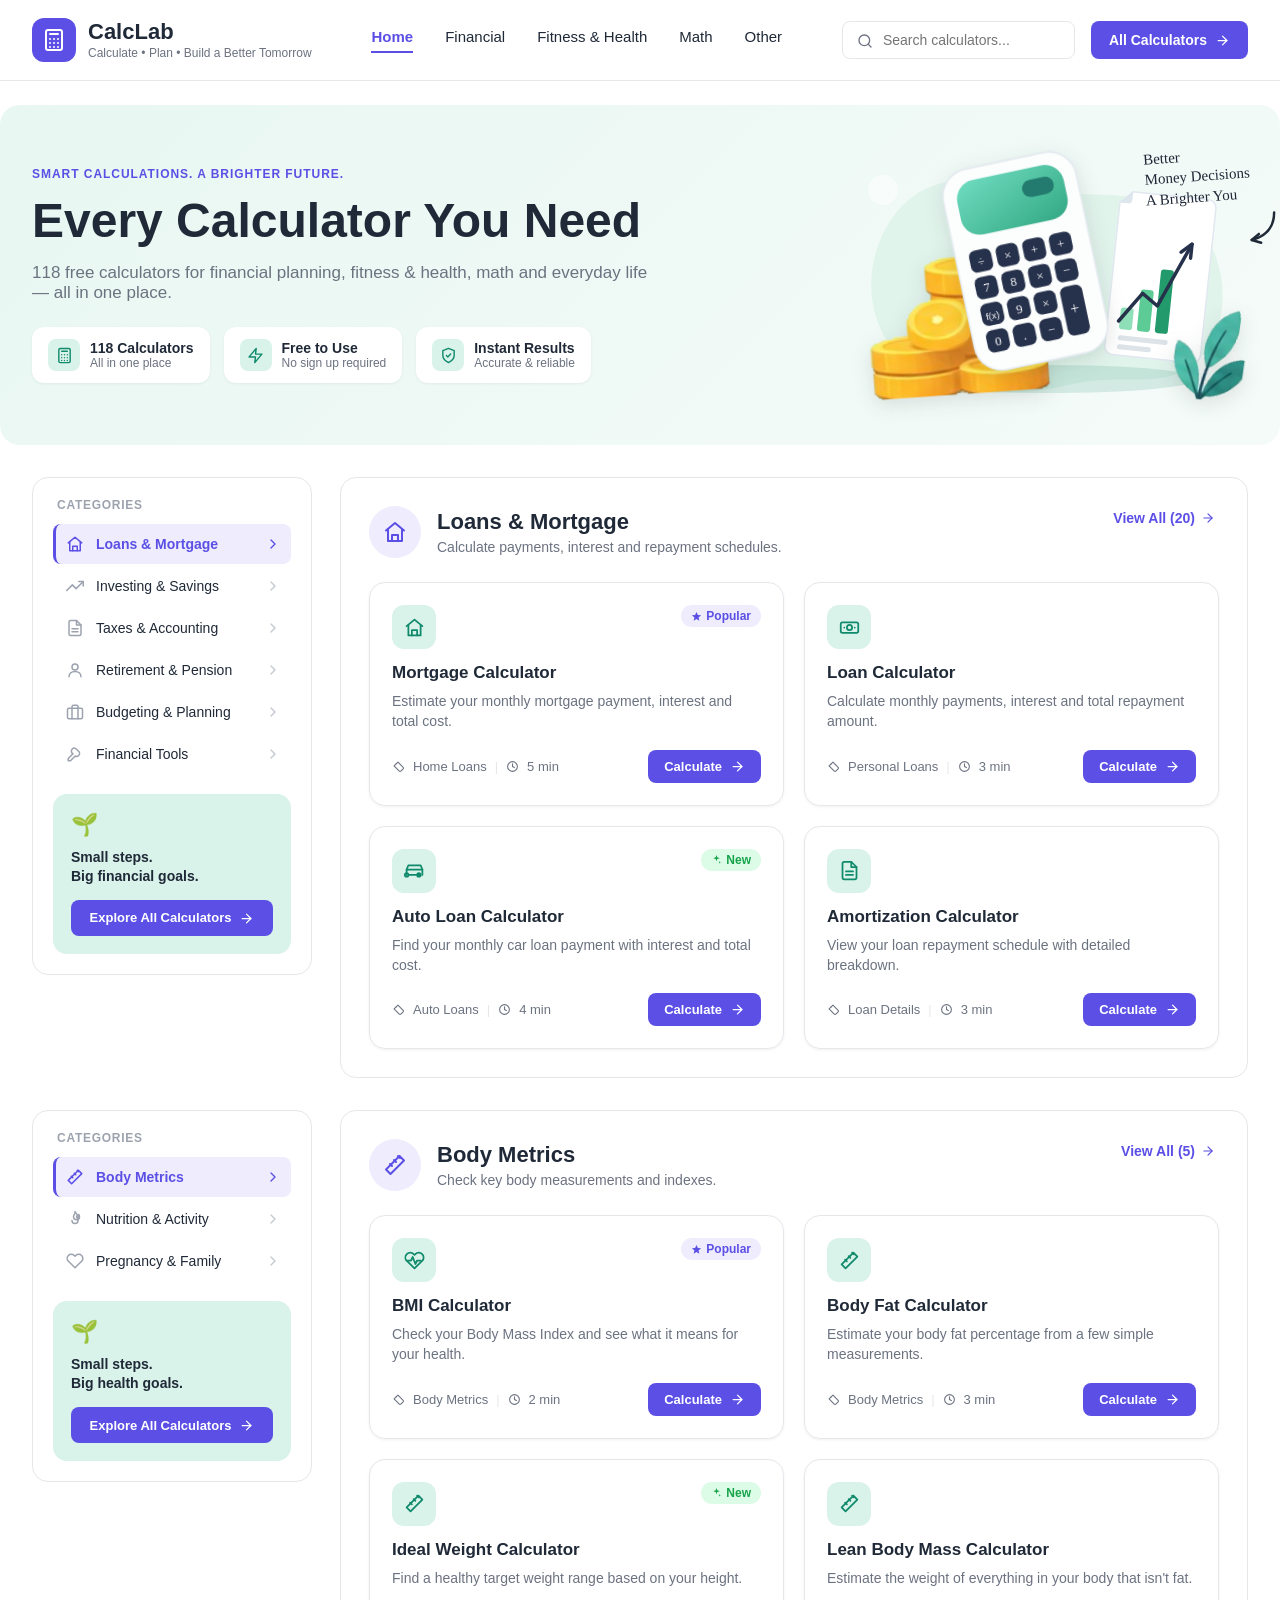
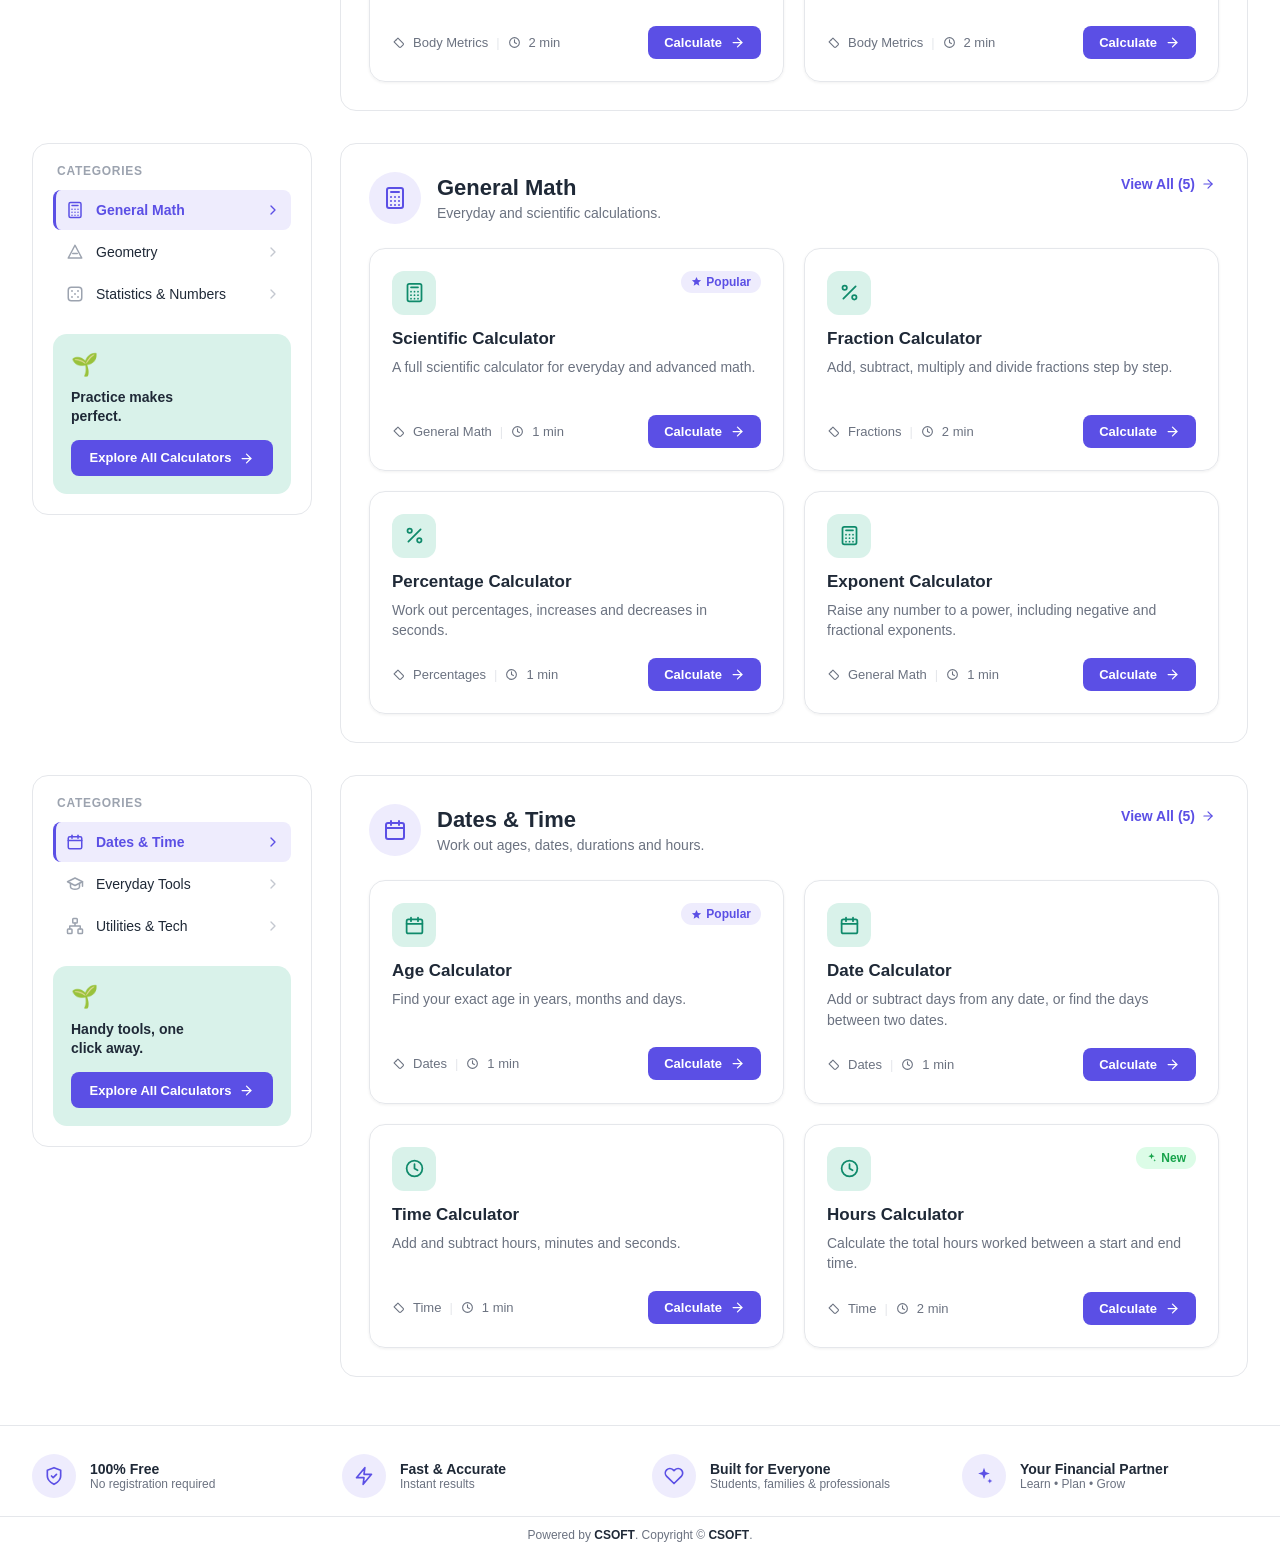
==== index.html @ 3d6a8034 "Initial project upload" ====
<!DOCTYPE html>
<html lang="en">
<head>
<meta charset="UTF-8">
<meta name="viewport" content="width=device-width, initial-scale=1.0">
<title>CalcLab — Home</title>
<link rel="stylesheet" href="css/styles.css">
</head>
<body>

<header class="site-header">
  <div class="brand">
    <a href="index.html" class="brand-link" aria-label="Go to homepage">
      <div class="brand-mark" id="brand-mark-icon"></div>
      <div>
        <div class="brand-name">CalcLab</div>
        <div class="brand-tagline">Calculate &bull; Plan &bull; Build a Better Tomorrow</div>
      </div>
    </a>
  </div>
  <nav class="main-nav">
    <a href="index.html" class="active">Home</a>
    <a href="financial.html" target="_blank" rel="noopener noreferrer">Financial</a>
    <a href="fitness.html" target="_blank" rel="noopener noreferrer">Fitness &amp; Health</a>
    <a href="math.html" target="_blank" rel="noopener noreferrer">Math</a>
    <a href="other.html" target="_blank" rel="noopener noreferrer">Other</a>
  </nav>
  <div class="header-actions">
    <div class="search-box">
      <span id="search-icon"></span>
      <input type="text" placeholder="Search calculators...">
    </div>
    <a href="all-calculators.html" target="_blank" rel="noopener" class="btn btn-primary">All Calculators <span id="all-calc-arrow"></span></a>
  </div>
</header>

<section class="hero">
  <div class="hero-copy">
    <div class="hero-eyebrow">Smart calculations. A brighter future.</div>
    <h1>Every Calculator You Need</h1>
    <p class="subhead"><span id="hero-calc-count"></span> free calculators for financial planning, fitness &amp; health, math and everyday life — all in one place.</p>
    <div class="hero-stats">
      <div class="stat-pill">
        <div class="icon-tile" id="stat-icon-1"></div>
        <div><div class="stat-title" id="stat-title-1"></div><div class="stat-sub">All in one place</div></div>
      </div>
      <div class="stat-pill">
        <div class="icon-tile" id="stat-icon-2"></div>
        <div><div class="stat-title">Free to Use</div><div class="stat-sub">No sign up required</div></div>
      </div>
      <div class="stat-pill">
        <div class="icon-tile" id="stat-icon-3"></div>
        <div><div class="stat-title">Instant Results</div><div class="stat-sub">Accurate &amp; reliable</div></div>
      </div>
    </div>
  </div>
  <div class="hero-art" id="hero-art"></div>
</section>

<main class="main-content" id="financial">
  <aside class="sidebar">
    <div class="sidebar-label">CATEGORIES</div>
    <nav class="category-list" id="financial-category-list"></nav>
    <div class="sidebar-cta">
      <div class="cta-icon">🌱</div>
      <p>Small steps.<br>Big financial goals.</p>
      <a href="all-calculators.html" target="_blank" rel="noopener noreferrer" class="btn btn-primary btn-block">Explore All Calculators <span class="cta-arrow-icon"></span></a>
    </div>
  </aside>

  <section class="category-panel" id="financial-panel">
    <!-- rendered by app.js -->
  </section>
</main>

<main class="main-content" id="fitness">
  <aside class="sidebar">
    <div class="sidebar-label">CATEGORIES</div>
    <nav class="category-list" id="fitness-category-list"></nav>
    <div class="sidebar-cta">
      <div class="cta-icon">🌱</div>
      <p>Small steps.<br>Big health goals.</p>
      <a href="all-calculators.html" target="_blank" rel="noopener noreferrer" class="btn btn-primary btn-block">Explore All Calculators <span class="cta-arrow-icon"></span></a>
    </div>
  </aside>

  <section class="category-panel" id="fitness-panel">
    <!-- rendered by app.js -->
  </section>
</main>

<main class="main-content" id="math">
  <aside class="sidebar">
    <div class="sidebar-label">CATEGORIES</div>
    <nav class="category-list" id="math-category-list"></nav>
    <div class="sidebar-cta">
      <div class="cta-icon">🌱</div>
      <p>Practice makes<br>perfect.</p>
      <a href="all-calculators.html" target="_blank" rel="noopener noreferrer" class="btn btn-primary btn-block">Explore All Calculators <span class="cta-arrow-icon"></span></a>
    </div>
  </aside>

  <section class="category-panel" id="math-panel">
    <!-- rendered by app.js -->
  </section>
</main>

<main class="main-content" id="other">
  <aside class="sidebar">
    <div class="sidebar-label">CATEGORIES</div>
    <nav class="category-list" id="other-category-list"></nav>
    <div class="sidebar-cta">
      <div class="cta-icon">🌱</div>
      <p>Handy tools, one<br>click away.</p>
      <a href="all-calculators.html" target="_blank" rel="noopener noreferrer" class="btn btn-primary btn-block">Explore All Calculators <span class="cta-arrow-icon"></span></a>
    </div>
  </aside>

  <section class="category-panel" id="other-panel">
    <!-- rendered by app.js -->
  </section>
</main>

<footer class="footer-strip">
  <div class="footer-item">
    <div class="icon-tile" id="footer-icon-1"></div>
    <div><div class="footer-title">100% Free</div><div class="footer-sub">No registration required</div></div>
  </div>
  <div class="footer-item">
    <div class="icon-tile" id="footer-icon-2"></div>
    <div><div class="footer-title">Fast &amp; Accurate</div><div class="footer-sub">Instant results</div></div>
  </div>
  <div class="footer-item">
    <div class="icon-tile" id="footer-icon-3"></div>
    <div><div class="footer-title">Built for Everyone</div><div class="footer-sub">Students, families &amp; professionals</div></div>
  </div>
  <div class="footer-item">
    <div class="icon-tile" id="footer-icon-4"></div>
    <div><div class="footer-title">Your Financial Partner</div><div class="footer-sub">Learn &bull; Plan &bull; Grow</div></div>
  </div>
</footer>
<div class="footer-credit">Powered by <strong>CSOFT</strong>. Copyright © <strong>CSOFT</strong>.</div>

<script src="js/icons.js"></script>
<script src="js/data.js"></script>
<script src="js/render.js"></script>
<script src="js/category-sidebar-page.js"></script>
<script src="js/app.js"></script>
<script src="js/search.js"></script>
</body>
</html>
---- css/styles.css ----
:root {
  --brand: #5B4FE5;
  --brand-dark: #4A3FD1;
  --brand-pale: #EEECFD;
  --mint-start: #E8F7F2;
  --mint-end: #F5FBF9;
  --teal-tile: #D9F2EA;
  --teal-icon: #0F8A6B;
  --page-bg: #FFFFFF;
  --card-bg: #FFFFFF;
  --card-border: #E5E7EB;
  --heading: #1F2937;
  --body-text: #6B7280;
  --footer-bg: #FAFAFA;
  --badge-popular-bg: #EEECFD;
  --badge-popular-text: #5B4FE5;
  --badge-new-bg: #DCFCE7;
  --badge-new-text: #16A34A;
  --radius-card: 16px;
  --radius-btn: 8px;
  --shadow-card: 0 1px 3px rgba(0, 0, 0, 0.06);
  --font-sans: 'Inter', -apple-system, BlinkMacSystemFont, 'Segoe UI', Roboto, Helvetica, Arial, sans-serif;
}

* { box-sizing: border-box; }

html, body {
  margin: 0;
  padding: 0;
  background: var(--page-bg);
  color: var(--heading);
  font-family: var(--font-sans);
}

img, svg { display: block; }

a { color: inherit; text-decoration: none; }

.icon {
  width: 1em;
  height: 1em;
  display: inline-block;
  vertical-align: middle;
}

button {
  font-family: inherit;
  cursor: pointer;
}

/* Layout */
.site-header,
.hero,
.main-content,
.section-block,
.footer-strip {
  max-width: 1400px;
  margin: 0 auto;
  padding-left: 32px;
  padding-right: 32px;
}

.section-block {
  margin-top: 32px;
}

/* Header */
.site-header {
  display: flex;
  align-items: center;
  justify-content: space-between;
  gap: 24px;
  padding-top: 18px;
  padding-bottom: 18px;
  border-bottom: 1px solid var(--card-border);
}

.brand {
  display: flex;
  align-items: center;
  gap: 12px;
}

.brand-link {
  display: inline-flex;
  align-items: center;
  gap: 12px;
  color: inherit;
  text-decoration: none;
}

.brand-link:hover {
  color: inherit;
}

.brand-mark {
  width: 44px;
  height: 44px;
  border-radius: 12px;
  background: var(--brand);
  color: #fff;
  display: flex;
  align-items: center;
  justify-content: center;
  flex-shrink: 0;
}

.brand-mark .icon { width: 24px; height: 24px; }

.brand-name { font-size: 22px; font-weight: 800; line-height: 1.1; }

.brand-tagline { font-size: 12px; color: var(--body-text); margin-top: 2px; }

.main-nav {
  display: flex;
  align-items: center;
  gap: 32px;
  font-size: 15px;
  font-weight: 500;
  color: var(--heading);
}

.main-nav a {
  padding-bottom: 6px;
  border-bottom: 2px solid transparent;
  transition: color 0.15s ease, border-color 0.15s ease;
}

.main-nav a:hover { color: var(--brand); border-bottom-color: var(--brand); }

.main-nav a.active { color: var(--brand); border-bottom-color: var(--brand); font-weight: 600; }

.header-actions { display: flex; align-items: center; gap: 16px; }

.search-box {
  position: relative;
  display: flex;
  align-items: center;
  gap: 8px;
  border: 1px solid var(--card-border);
  border-radius: var(--radius-btn);
  padding: 9px 14px;
  color: var(--body-text);
  min-width: 220px;
}

.search-box input {
  border: none;
  outline: none;
  font-size: 14px;
  width: 100%;
  font-family: inherit;
  color: var(--heading);
}

.search-box .icon { width: 16px; height: 16px; flex-shrink: 0; }

.search-results {
  position: absolute;
  top: calc(100% + 8px);
  left: 0;
  right: 0;
  background: #fff;
  border: 1px solid var(--card-border);
  border-radius: 12px;
  box-shadow: 0 8px 24px rgba(15, 23, 42, 0.12);
  padding: 6px;
  max-height: 360px;
  overflow-y: auto;
  z-index: 50;
}

.search-result-item {
  display: flex;
  align-items: center;
  justify-content: space-between;
  gap: 10px;
  padding: 9px 10px;
  border-radius: 8px;
  font-size: 14px;
  color: var(--heading);
}

.search-result-item:hover { background: var(--brand-pale); color: var(--brand); }
.search-result-item .result-name { font-weight: 500; }
.search-result-item .result-category {
  font-size: 12px;
  color: var(--body-text);
  background: #F3F4F6;
  padding: 2px 8px;
  border-radius: 999px;
  flex-shrink: 0;
}
.search-result-item:hover .result-category { color: var(--brand); background: var(--brand-pale); }

.search-no-results {
  padding: 14px 10px;
  font-size: 14px;
  color: var(--body-text);
  text-align: center;
}

.btn {
  display: inline-flex;
  align-items: center;
  justify-content: center;
  gap: 8px;
  border: none;
  border-radius: var(--radius-btn);
  font-weight: 600;
  font-size: 14px;
  padding: 11px 18px;
  white-space: nowrap;
}

.btn .icon { width: 15px; height: 15px; }

.btn-primary { background: var(--brand); color: #fff; }
.btn-primary:hover { background: var(--brand-dark); }

.btn-outline {
  background: #fff;
  color: var(--brand);
  border: 1px solid var(--brand-pale);
}
.btn-outline:hover { background: var(--brand-pale); }

.btn-block { width: 100%; }

/* Hero */
.hero {
  margin-top: 24px;
  border-radius: 20px;
  background: linear-gradient(135deg, var(--mint-start), var(--mint-end));
  display: flex;
  align-items: center;
  justify-content: space-between;
  gap: 40px;
  padding-top: 40px;
  padding-bottom: 40px;
  overflow: hidden;
}

.hero-copy { max-width: 620px; }

.hero-eyebrow {
  color: var(--brand);
  font-weight: 700;
  font-size: 12px;
  letter-spacing: 0.08em;
  text-transform: uppercase;
  margin-bottom: 14px;
}

.hero-copy h1 {
  font-size: 48px;
  font-weight: 800;
  line-height: 1.1;
  margin: 0 0 16px;
  color: var(--heading);
}

.hero-copy p.subhead {
  font-size: 17px;
  color: var(--body-text);
  margin: 0 0 24px;
}

.hero-stats { display: flex; gap: 14px; flex-wrap: wrap; }

.stat-pill {
  display: flex;
  align-items: center;
  gap: 10px;
  background: #fff;
  border-radius: 12px;
  padding: 12px 16px;
  box-shadow: var(--shadow-card);
}

.stat-pill .icon-tile {
  width: 32px;
  height: 32px;
  border-radius: 8px;
  background: var(--teal-tile);
  color: var(--teal-icon);
  display: flex;
  align-items: center;
  justify-content: center;
  flex-shrink: 0;
}

.stat-pill .icon-tile .icon { width: 17px; height: 17px; }

.stat-pill .stat-title { font-size: 14px; font-weight: 700; color: var(--heading); }
.stat-pill .stat-sub { font-size: 12px; color: var(--body-text); }

.hero-art { flex-shrink: 0; position: relative; }

.hero-illustration {
  position: relative;
  width: 420px;
  height: 260px;
}

.hero-bg-svg { position: absolute; top: 0; left: 0; }

.hero-illustration img {
  position: absolute;
  width: auto;
  filter: drop-shadow(0 6px 10px rgba(15, 30, 25, 0.12));
}

.illus-calculator {
  position: absolute;
  top: 12px;
  left: 128px;
  height: 208px;
  width: auto;
  transform: rotate(-12deg);
  filter: drop-shadow(0 6px 10px rgba(15, 30, 25, 0.12));
}

.illus-coins {
  top: 104px;
  left: 34px;
  height: 152px;
  transform: rotate(-4deg);
}

.illus-leaves {
  top: 158px;
  left: 342px;
  height: 102px;
  transform: rotate(8deg);
}

.hero-caption {
  position: absolute;
  top: 0;
  right: -30px;
  font-family: "Segoe Print", "Bradley Hand", "Comic Sans MS", cursive;
  font-size: 15px;
  color: var(--heading);
  line-height: 1.35;
  transform: rotate(-4deg);
  text-align: left;
  max-width: 150px;
}

.hero-caption-arrow {
  display: block;
  margin: 6px 0 0 92px;
  transform: rotate(-4deg);
}

/* Main content */
.main-content {
  display: grid;
  grid-template-columns: 280px 1fr;
  gap: 28px;
  margin-top: 32px;
  align-items: start;
}

/* Sidebar */
.sidebar {
  background: #fff;
  border: 1px solid var(--card-border);
  border-radius: var(--radius-card);
  padding: 20px;
}

.sidebar-label {
  font-size: 12px;
  font-weight: 700;
  letter-spacing: 0.06em;
  color: #9CA3AF;
  margin: 0 0 12px 4px;
}

.category-list { display: flex; flex-direction: column; gap: 2px; margin-bottom: 20px; }

.category-item {
  display: flex;
  align-items: center;
  gap: 12px;
  width: 100%;
  background: none;
  border: none;
  border-left: 3px solid transparent;
  border-radius: 8px;
  padding: 11px 10px;
  font-size: 14px;
  font-weight: 500;
  color: var(--heading);
  text-align: left;
}

.category-item:hover { background: #F9FAFB; }

.category-item.active {
  background: var(--brand-pale);
  color: var(--brand);
  border-left-color: var(--brand);
  font-weight: 600;
}

.category-item .icon { width: 18px; height: 18px; flex-shrink: 0; color: #9CA3AF; }
.category-item.active .icon { color: var(--brand); }
.category-item .cat-label { flex: 1; }
.category-item .chevron { width: 16px; height: 16px; color: #C4C8D0; flex-shrink: 0; }

.sidebar-cta {
  background: var(--teal-tile);
  border-radius: 14px;
  padding: 18px;
}

.sidebar-cta .cta-icon { font-size: 22px; margin-bottom: 10px; }
.sidebar-cta p { margin: 0; font-size: 14px; font-weight: 700; color: var(--heading); line-height: 1.35; }
.sidebar-cta .btn { margin-top: 14px; font-size: 13px; padding: 10px 14px; }

/* Category panel */
.category-panel {
  background: #fff;
  border: 1px solid var(--card-border);
  border-radius: var(--radius-card);
  padding: 28px;
}

.category-panel-header {
  display: flex;
  align-items: flex-start;
  justify-content: space-between;
  gap: 16px;
  margin-bottom: 24px;
}

.category-panel-title { display: flex; align-items: center; gap: 16px; }

.category-icon-badge {
  width: 52px;
  height: 52px;
  border-radius: 50%;
  background: var(--brand-pale);
  color: var(--brand);
  display: flex;
  align-items: center;
  justify-content: center;
  flex-shrink: 0;
}

.category-icon-badge .icon { width: 24px; height: 24px; }

.category-panel-title h2 { font-size: 22px; font-weight: 800; margin: 0 0 4px; }
.category-panel-title p { font-size: 14px; color: var(--body-text); margin: 0; }

.view-all-link {
  display: inline-flex;
  align-items: center;
  gap: 6px;
  font-size: 14px;
  font-weight: 600;
  color: var(--brand);
  background: none;
  border: none;
  white-space: nowrap;
  padding: 4px;
}

.view-all-link .icon { width: 14px; height: 14px; }

/* Card grid */
.card-grid {
  display: grid;
  grid-template-columns: repeat(2, 1fr);
  gap: 20px;
}

.calc-card {
  border: 1px solid var(--card-border);
  border-radius: var(--radius-card);
  padding: 22px;
  box-shadow: var(--shadow-card);
}

.calc-card-top {
  display: flex;
  align-items: flex-start;
  justify-content: space-between;
  margin-bottom: 14px;
}

.calc-icon-tile {
  width: 44px;
  height: 44px;
  border-radius: 12px;
  background: var(--teal-tile);
  color: var(--teal-icon);
  display: flex;
  align-items: center;
  justify-content: center;
}

.calc-icon-tile .icon { width: 21px; height: 21px; }

.badge {
  display: inline-flex;
  align-items: center;
  gap: 4px;
  font-size: 12px;
  font-weight: 700;
  padding: 4px 10px;
  border-radius: 999px;
}

.badge .icon { width: 11px; height: 11px; }

.badge-popular { background: var(--badge-popular-bg); color: var(--badge-popular-text); }
.badge-new { background: var(--badge-new-bg); color: var(--badge-new-text); }

.calc-card h3 { font-size: 17px; font-weight: 700; margin: 0 0 8px; }
.calc-card p.calc-desc { font-size: 14px; color: var(--body-text); line-height: 1.45; margin: 0 0 18px; min-height: 40px; }

.calc-card-footer {
  display: flex;
  align-items: center;
  justify-content: space-between;
  gap: 12px;
}

.calc-meta {
  display: flex;
  align-items: center;
  gap: 8px;
  font-size: 13px;
  color: var(--body-text);
  flex-wrap: wrap;
}

.calc-meta .icon { width: 13px; height: 13px; }
.calc-meta .dot { color: var(--card-border); }

.calc-card .btn-primary { padding: 9px 16px; font-size: 13px; }

.card-grid.extra { margin-top: 20px; }

/* Listing pages */
.page-intro {
  max-width: 1400px;
  margin: 24px auto 0;
  padding: 40px 32px 36px;
  border-radius: 20px;
  background: linear-gradient(135deg, var(--mint-start), var(--mint-end));
}

.page-intro .hero-eyebrow {
  color: var(--brand);
  font-weight: 700;
  font-size: 12px;
  letter-spacing: 0.08em;
  text-transform: uppercase;
  margin-bottom: 16px;
}

.page-intro h1 {
  font-size: clamp(44px, 5vw, 72px);
  line-height: 0.96;
  letter-spacing: -0.06em;
  font-weight: 800;
  margin: 0 0 18px;
  color: var(--heading);
  max-width: 760px;
}

.page-intro p {
  color: var(--body-text);
  font-size: clamp(17px, 1.8vw, 22px);
  line-height: 1.45;
  margin: 0;
  max-width: 960px;
}

.page-main {
  max-width: 1400px;
  margin: 0 auto;
  padding: 24px 32px 40px;
  display: flex;
  flex-direction: column;
  gap: 20px;
}

.calc-group {
  background: #fff;
  border: 1px solid var(--card-border);
  border-radius: var(--radius-card);
  padding: 24px 28px;
}

.calc-group-header { display: flex; align-items: center; gap: 16px; margin-bottom: 18px; }
.calc-group-header h2 { font-size: 18px; font-weight: 700; margin: 0; }
.calc-group-count { color: var(--body-text); font-weight: 500; font-size: 14px; }

.calc-link-grid {
  display: grid;
  grid-template-columns: repeat(auto-fill, minmax(220px, 1fr));
  gap: 4px;
}

.calc-link {
  display: flex;
  align-items: center;
  gap: 10px;
  padding: 9px 10px;
  border-radius: 8px;
  font-size: 14px;
  color: var(--heading);
}

.calc-link:hover { background: var(--brand-pale); color: var(--brand); }
.calc-link .icon { width: 16px; height: 16px; color: var(--teal-icon); flex-shrink: 0; }
.calc-link:hover .icon { color: var(--brand); }

/* Footer strip */
.footer-strip {
  margin-top: 48px;
  padding-top: 28px;
  padding-bottom: 18px;
  border-top: 1px solid var(--card-border);
  display: grid;
  grid-template-columns: repeat(4, 1fr);
  gap: 24px;
}

.footer-item { display: flex; align-items: center; gap: 14px; }

.footer-item .icon-tile {
  width: 44px;
  height: 44px;
  border-radius: 50%;
  background: var(--brand-pale);
  color: var(--brand);
  display: flex;
  align-items: center;
  justify-content: center;
  flex-shrink: 0;
}

.footer-item .icon-tile .icon { width: 20px; height: 20px; }

.footer-item .footer-title { font-size: 14px; font-weight: 700; }
.footer-item .footer-sub { font-size: 12px; color: var(--body-text); }

.footer-credit {
  max-width: 1400px;
  margin: 0 auto;
  padding: 10px 32px 12px;
  border-top: 1px solid var(--card-border);
  text-align: center;
  color: var(--body-text);
  font-size: 12px;
  line-height: 1.4;
  font-weight: 500;
}

.footer-credit strong {
  color: var(--heading);
  font-weight: 700;
}

/* Stub pages */
.stub-main {
  max-width: 700px;
  margin: 80px auto;
  padding: 0 32px;
  text-align: center;
}

.stub-main h1 { font-size: 32px; margin-bottom: 12px; }
.stub-main p { color: var(--body-text); font-size: 16px; margin-bottom: 28px; }

/* Calculator page */
.calc-page-intro {
  display: flex;
  align-items: center;
  gap: 18px;
}

.calc-page-intro .category-icon-badge { width: 56px; height: 56px; flex-shrink: 0; }
.calc-page-intro .category-icon-badge .icon { width: 26px; height: 26px; }
.calc-page-intro h1 { font-size: 26px; margin: 0 0 4px; }
.calc-page-intro p { color: var(--body-text); font-size: 14px; margin: 0; }

.calc-columns {
  display: grid;
  grid-template-columns: 1fr 1fr;
  gap: 20px;
  align-items: start;
}

.calc-card-panel {
  background: #fff;
  border: 1px solid var(--card-border);
  border-radius: var(--radius-card);
  padding: 24px;
}

.calc-panel-heading {
  font-size: 13px;
  font-weight: 700;
  letter-spacing: 0.04em;
  text-transform: uppercase;
  color: #9CA3AF;
  margin: 0 0 16px;
}

.calc-form {
  display: flex;
  flex-direction: column;
  gap: 14px;
}

.calc-field { display: flex; flex-direction: column; gap: 6px; }
.calc-field-label { font-size: 13px; font-weight: 600; color: var(--heading); }

.calc-field input[type="number"],
.calc-field input[type="date"],
.calc-field input[type="time"],
.calc-field select {
  border: 1px solid var(--card-border);
  border-radius: var(--radius-btn);
  padding: 10px 12px;
  font-size: 14px;
  font-family: inherit;
  color: var(--heading);
  outline: none;
}

.calc-field input:focus,
.calc-field select:focus { border-color: var(--brand); }

.calc-field-checkbox { flex-direction: row; align-items: center; gap: 8px; }
.calc-field-checkbox span { font-size: 14px; color: var(--heading); }

.radio-row { display: flex; gap: 10px; flex-wrap: wrap; }
.radio-pill {
  display: flex;
  align-items: center;
  gap: 6px;
  border: 1px solid var(--card-border);
  border-radius: 999px;
  padding: 7px 14px;
  font-size: 13px;
  cursor: pointer;
}

.calc-submit { margin-top: 6px; align-self: flex-start; }

.calc-results-inner { display: flex; flex-direction: column; gap: 12px; }

.result-row {
  display: flex;
  align-items: baseline;
  justify-content: space-between;
  gap: 12px;
  padding: 12px 14px;
  border-radius: 10px;
  background: #F9FAFB;
}

.result-row.result-primary {
  background: var(--brand-pale);
}

.result-label { font-size: 13px; color: var(--body-text); }
.result-value { font-size: 15px; font-weight: 700; color: var(--heading); }
.result-primary .result-value { color: var(--brand); font-size: 20px; }

.calc-error {
  background: #FEF2F2;
  color: #B91C1C;
  border-radius: 10px;
  padding: 14px;
  font-size: 14px;
}

.amort-heading { font-size: 14px; font-weight: 700; margin: 22px 0 10px; }

.amort-table-wrap { max-height: 340px; overflow-y: auto; border: 1px solid var(--card-border); border-radius: 10px; }

.amort-table { width: 100%; border-collapse: collapse; font-size: 13px; }
.amort-table th, .amort-table td { padding: 8px 12px; text-align: right; border-bottom: 1px solid var(--card-border); }
.amort-table th:first-child, .amort-table td:first-child { text-align: left; }
.amort-table thead th { position: sticky; top: 0; background: #F9FAFB; color: var(--body-text); font-weight: 600; }

/* Scientific calculator */
.sci-calc { max-width: 340px; }

.sci-display {
  background: #1F2937;
  color: #fff;
  font-size: 26px;
  font-weight: 600;
  text-align: right;
  padding: 20px 16px;
  border-radius: 12px;
  margin-bottom: 12px;
  overflow-x: auto;
  white-space: nowrap;
}

.sci-keys {
  display: grid;
  grid-template-columns: repeat(4, 1fr);
  gap: 8px;
}

.sci-key {
  border: 1px solid var(--card-border);
  background: #F9FAFB;
  border-radius: 10px;
  padding: 14px 0;
  font-size: 15px;
  font-weight: 600;
  color: var(--heading);
}

.sci-key:hover { background: var(--brand-pale); }
.sci-key-mode { font-size: 12px; background: #fff; }
.sci-key-equals { background: var(--brand); color: #fff; border-color: var(--brand); }
.sci-key-equals:hover { background: var(--brand-dark); }

/* About and related */
.calc-info-panel { padding: 32px; }

.calc-info-title {
  display: flex;
  align-items: center;
  gap: 10px;
  font-size: 20px;
  font-weight: 800;
  margin: 0 0 14px;
  color: var(--heading);
}

.calc-info-title .icon { width: 22px; height: 22px; color: var(--brand); flex-shrink: 0; }

.calc-info-panel h3 { font-size: 16px; font-weight: 700; margin: 26px 0 10px; color: var(--heading); }
.calc-info-panel p { font-size: 14.5px; line-height: 1.7; color: var(--body-text); margin: 0; }

.calc-faq { display: flex; flex-direction: column; gap: 16px; margin-top: 4px; }

.faq-item { border-top: 1px solid var(--card-border); padding-top: 14px; }
.faq-item:first-child { border-top: none; padding-top: 0; }
.faq-q { font-size: 14.5px; font-weight: 700; color: var(--heading); margin: 0 0 6px; }
.faq-a { font-size: 14px; line-height: 1.6; color: var(--body-text); margin: 0; }

/* Responsive */
@media (max-width: 960px) {
  .main-nav { display: none; }
  .search-box { display: none; }
  .hero { flex-direction: column; }
  .hero-art { display: none; }
  .main-content { grid-template-columns: 1fr; }
  .card-grid { grid-template-columns: 1fr; }
  .footer-strip { grid-template-columns: repeat(2, 1fr); }
  .hero-copy h1 { font-size: 34px; }
  .calc-columns { grid-template-columns: 1fr; }
}
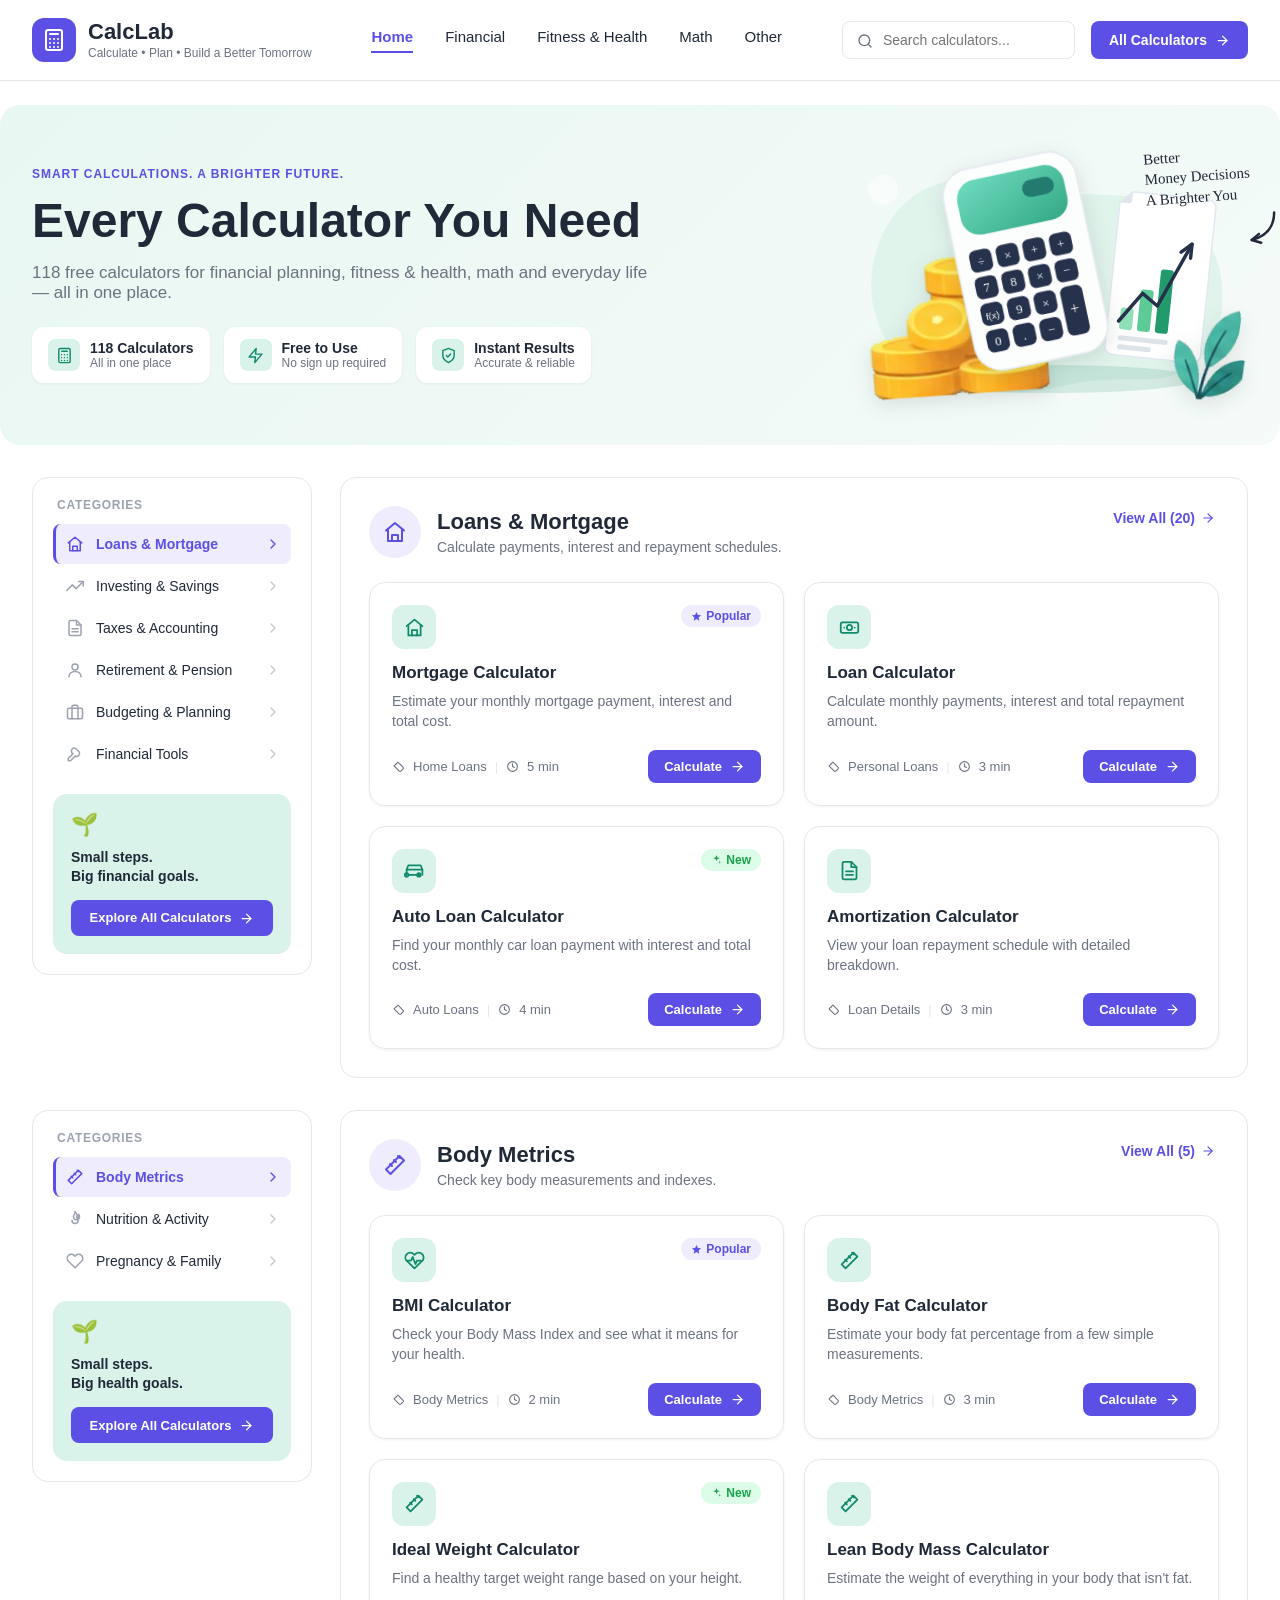
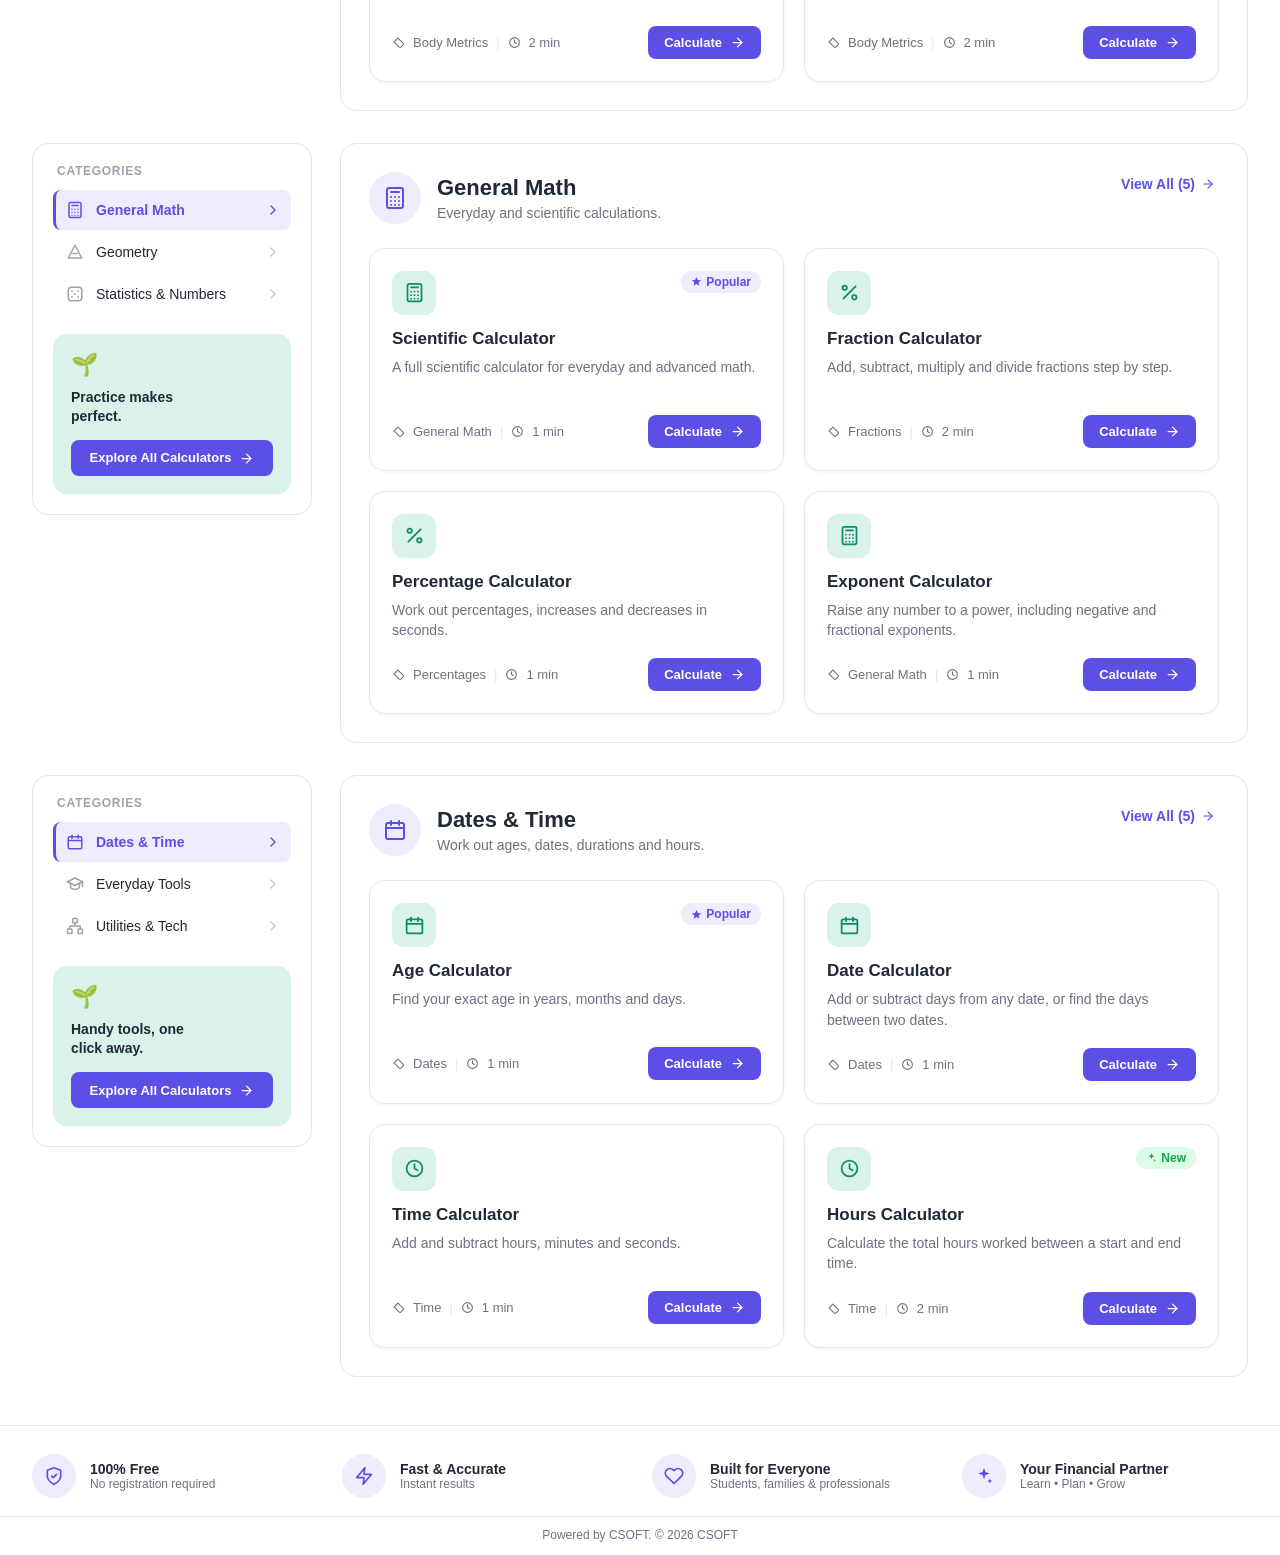
==== commit f3e8953c: "Update project" ====
--- a/index.html
+++ b/index.html
@@ -139,7 +139,7 @@
     <div><div class="footer-title">Your Financial Partner</div><div class="footer-sub">Learn &bull; Plan &bull; Grow</div></div>
   </div>
 </footer>
-<div class="footer-credit">Powered by <strong>CSOFT</strong>. Copyright © <strong>CSOFT</strong>.</div>
+<div class="footer-credit">Powered by CSOFT. © 2026 CSOFT</div>
 
 <script src="js/icons.js"></script>
 <script src="js/data.js"></script>
--- a/css/styles.css
+++ b/css/styles.css
@@ -483,6 +483,25 @@
   border-radius: var(--radius-card);
   padding: 22px;
   box-shadow: var(--shadow-card);
+  transition: transform 0.25s ease, box-shadow 0.25s ease, border-color 0.25s ease;
+  animation: cardFadeInUp 0.45s ease both;
+}
+
+.calc-card:nth-child(1) { animation-delay: 0.02s; }
+.calc-card:nth-child(2) { animation-delay: 0.08s; }
+.calc-card:nth-child(3) { animation-delay: 0.14s; }
+.calc-card:nth-child(4) { animation-delay: 0.2s; }
+.calc-card:nth-child(n+5) { animation-delay: 0.24s; }
+
+.calc-card:hover {
+  transform: translateY(-6px);
+  box-shadow: 0 14px 26px rgba(91, 79, 229, 0.14);
+  border-color: var(--brand-pale);
+}
+
+@keyframes cardFadeInUp {
+  from { opacity: 0; transform: translateY(14px); }
+  to { opacity: 1; transform: translateY(0); }
 }
 
 .calc-card-top {
@@ -501,7 +520,10 @@
   display: flex;
   align-items: center;
   justify-content: center;
-}
+  transition: transform 0.3s ease;
+}
+
+.calc-card:hover .calc-icon-tile { transform: scale(1.08) rotate(-4deg); }
 
 .calc-icon-tile .icon { width: 21px; height: 21px; }
 
@@ -518,7 +540,17 @@
 .badge .icon { width: 11px; height: 11px; }
 
 .badge-popular { background: var(--badge-popular-bg); color: var(--badge-popular-text); }
-.badge-new { background: var(--badge-new-bg); color: var(--badge-new-text); }
+
+.badge-new {
+  background: var(--badge-new-bg);
+  color: var(--badge-new-text);
+  animation: badgePulse 2.4s ease-in-out infinite;
+}
+
+@keyframes badgePulse {
+  0%, 100% { box-shadow: 0 0 0 0 rgba(22, 163, 74, 0.28); }
+  50% { box-shadow: 0 0 0 5px rgba(22, 163, 74, 0); }
+}
 
 .calc-card h3 { font-size: 17px; font-weight: 700; margin: 0 0 8px; }
 .calc-card p.calc-desc { font-size: 14px; color: var(--body-text); line-height: 1.45; margin: 0 0 18px; min-height: 40px; }
@@ -543,8 +575,22 @@
 .calc-meta .dot { color: var(--card-border); }
 
 .calc-card .btn-primary { padding: 9px 16px; font-size: 13px; }
+.calc-card .btn-primary .icon { transition: transform 0.2s ease; }
+.calc-card .btn-primary:hover .icon { transform: translateX(3px); }
 
 .card-grid.extra { margin-top: 20px; }
+
+@media (prefers-reduced-motion: reduce) {
+  .calc-card,
+  .calc-icon-tile,
+  .calc-card .btn-primary .icon,
+  .badge-new {
+    animation: none;
+    transition: none;
+  }
+  .calc-card:hover { transform: none; }
+  .calc-card:hover .calc-icon-tile { transform: none; }
+}
 
 /* Listing pages */
 .page-intro {
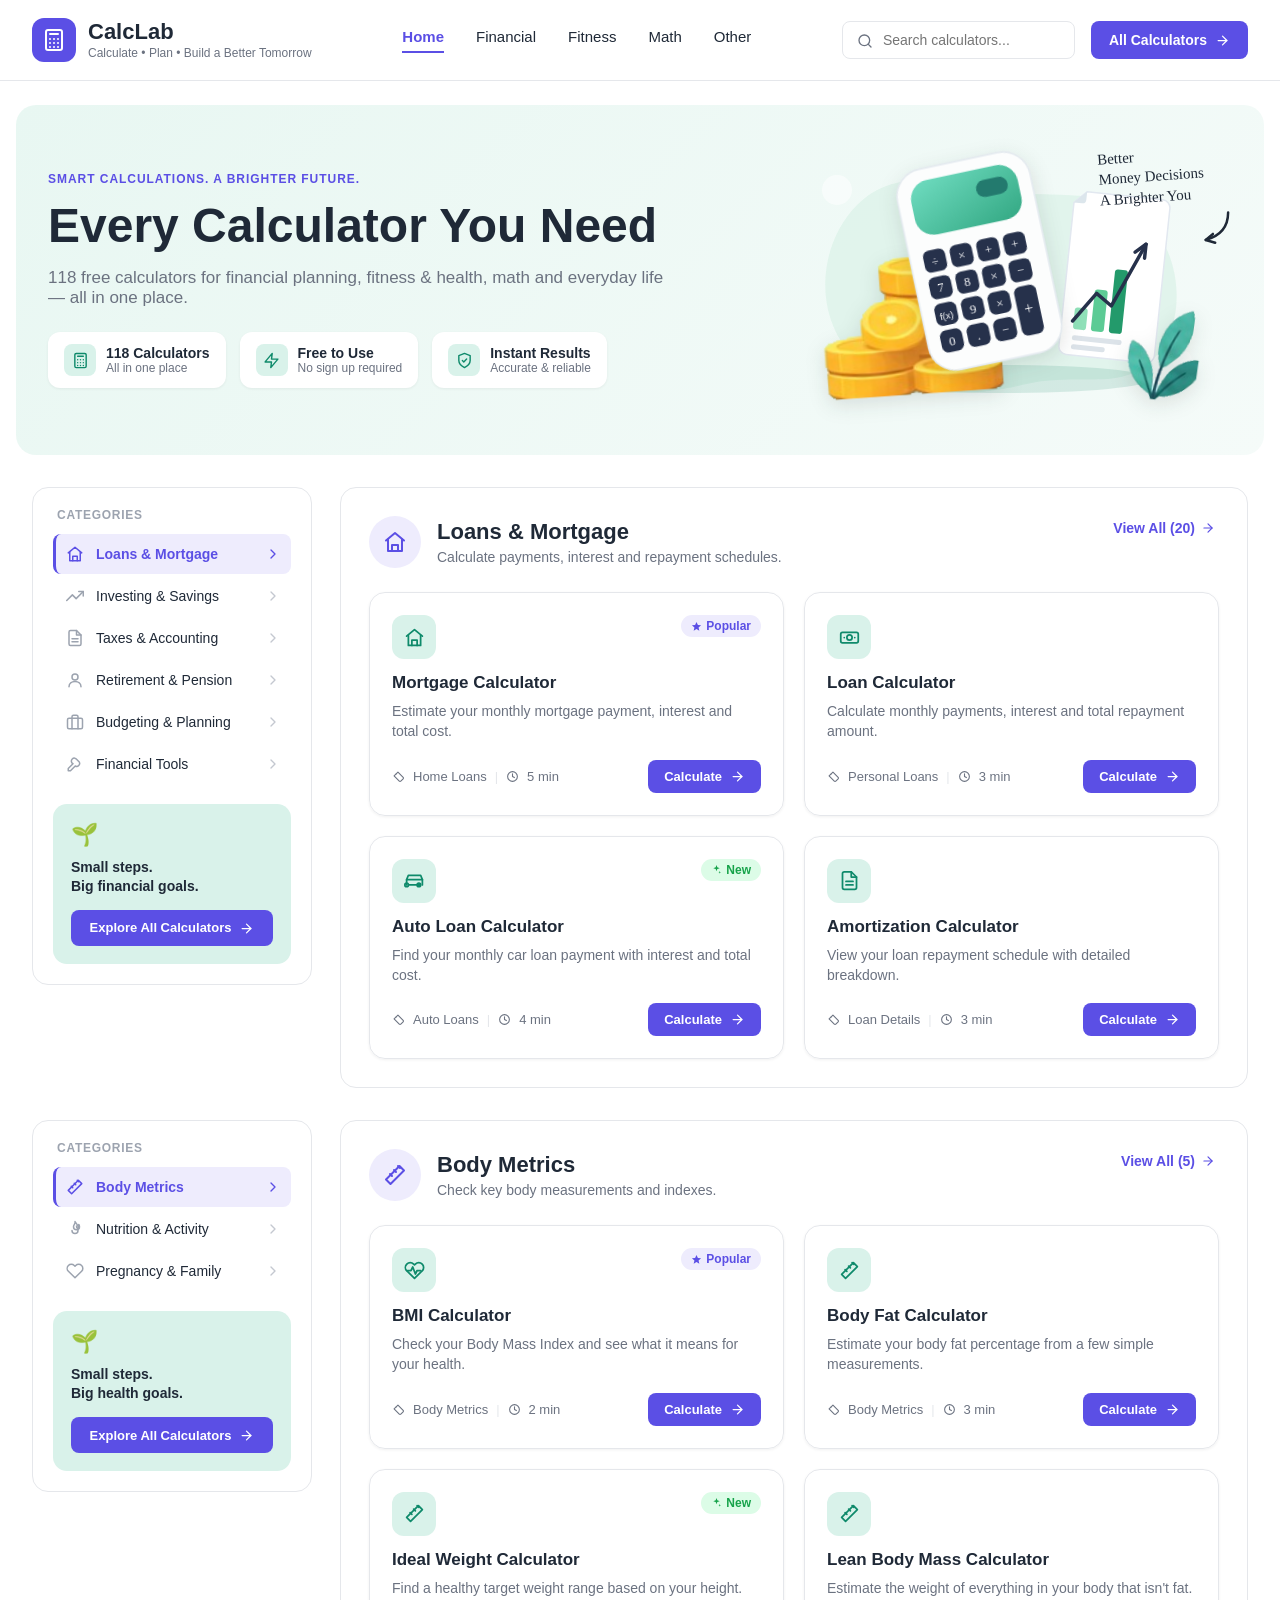
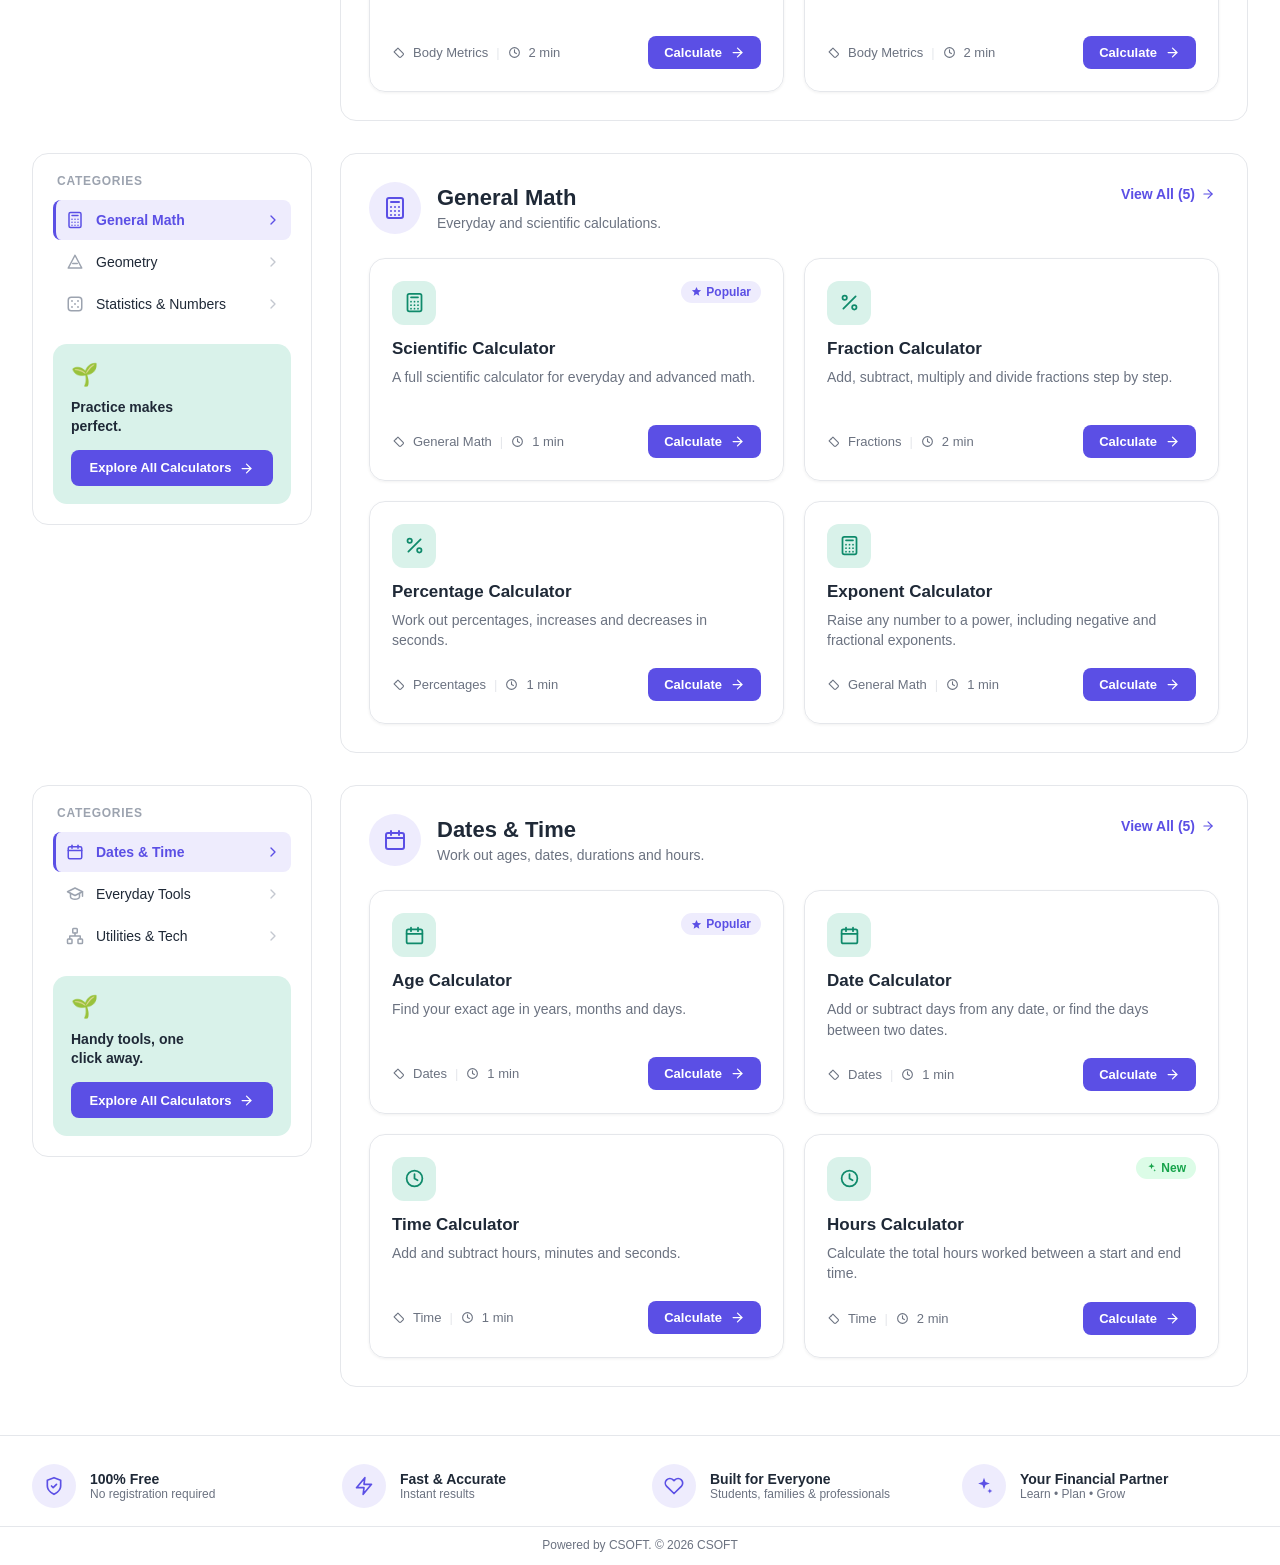
==== commit 3bf843ca: "Made Template Responsive" ====
--- a/index.html
+++ b/index.html
@@ -21,7 +21,7 @@
   <nav class="main-nav">
     <a href="index.html" class="active">Home</a>
     <a href="financial.html" target="_blank" rel="noopener noreferrer">Financial</a>
-    <a href="fitness.html" target="_blank" rel="noopener noreferrer">Fitness &amp; Health</a>
+    <a href="fitness.html" target="_blank" rel="noopener noreferrer">Fitness</a>
     <a href="math.html" target="_blank" rel="noopener noreferrer">Math</a>
     <a href="other.html" target="_blank" rel="noopener noreferrer">Other</a>
   </nav>
@@ -147,5 +147,6 @@
 <script src="js/category-sidebar-page.js"></script>
 <script src="js/app.js"></script>
 <script src="js/search.js"></script>
+<script src="js/nav-toggle.js"></script>
 </body>
 </html>
--- a/css/styles.css
+++ b/css/styles.css
@@ -903,14 +903,123 @@
 .faq-a { font-size: 14px; line-height: 1.6; color: var(--body-text); margin: 0; }
 
 /* Responsive */
+img { max-width: 100%; }
+.main-content > *, .sidebar, .hero-copy { min-width: 0; }
+.hero-art { max-width: 100%; }
+.hero-illustration { transform-origin: top left; }
+@media (max-width: 1432px) {
+  .hero { width: calc(100% - 32px); }
+}
+@media (max-width: 1180px) {
+  .hero { flex-direction: column; align-items: flex-start; gap: 24px; }
+  .hero-art { align-self: center; }
+}
+.nav-toggle {
+  display: none;
+  width: 44px;
+  height: 44px;
+  background: #fff;
+  border: 1px solid var(--card-border);
+  border-radius: var(--radius-btn);
+  flex-direction: column;
+  align-items: center;
+  justify-content: center;
+  gap: 5px;
+  padding: 0;
+  margin-left: auto;
+  flex-shrink: 0;
+}
+.nav-toggle span { display: block; width: 20px; height: 2px; background: var(--heading); transition: transform 0.25s ease, opacity 0.25s ease; }
+.site-header.nav-open .nav-toggle span:nth-child(1) { transform: translateY(7px) rotate(45deg); }
+.site-header.nav-open .nav-toggle span:nth-child(2) { opacity: 0; }
+.site-header.nav-open .nav-toggle span:nth-child(3) { transform: translateY(-7px) rotate(-45deg); }
+
+@media (max-width: 1200px) {
+  .main-nav { gap: 20px; }
+  .search-box { min-width: 160px; }
+  .main-content { grid-template-columns: 240px 1fr; }
+}
+
 @media (max-width: 960px) {
-  .main-nav { display: none; }
-  .search-box { display: none; }
-  .hero { flex-direction: column; }
-  .hero-art { display: none; }
+  .site-header, .hero, .main-content, .section-block, .footer-strip, .page-main, .page-intro, .footer-credit {
+    padding-left: 20px;
+    padding-right: 20px;
+  }
+  .hero { width: calc(100% - 24px); }
+  .site-header { flex-wrap: wrap; gap: 12px; }
+  .nav-toggle { display: flex; }
+  .main-nav, .header-actions { display: none; width: 100%; }
+  .site-header.nav-open .main-nav {
+    display: flex;
+    flex-direction: column;
+    align-items: stretch;
+    gap: 0;
+    order: 3;
+  }
+  .site-header.nav-open .main-nav a { padding: 14px 4px; border-bottom: 1px solid var(--card-border); }
+  .site-header.nav-open .header-actions {
+    display: flex;
+    flex-direction: column;
+    align-items: stretch;
+    order: 4;
+    padding-bottom: 8px;
+  }
+  .site-header.nav-open .search-box { display: flex; min-width: 0; width: 100%; }
+  .header-actions .btn { width: 100%; }
+  .hero { flex-direction: column; align-items: flex-start; gap: 24px; padding-top: 28px; padding-bottom: 28px; }
+  .hero-copy h1 { font-size: 34px; }
+  .hero-copy p.subhead { font-size: 16px; }
   .main-content { grid-template-columns: 1fr; }
+  .sidebar { padding: 16px; }
+  .category-list { flex-direction: row; overflow-x: auto; gap: 8px; padding-bottom: 6px; -webkit-overflow-scrolling: touch; }
+  .category-item { width: auto; white-space: nowrap; border-left: none; border-bottom: 3px solid transparent; flex-shrink: 0; }
+  .category-item.active { border-left-color: transparent; border-bottom-color: var(--brand); }
+  .category-item .chevron { display: none; }
   .card-grid { grid-template-columns: 1fr; }
   .footer-strip { grid-template-columns: repeat(2, 1fr); }
-  .hero-copy h1 { font-size: 34px; }
   .calc-columns { grid-template-columns: 1fr; }
-}
+  .calc-group { padding: 20px; }
+}
+
+@media (max-width: 600px) {
+  .brand-name { font-size: 19px; }
+  .brand-tagline { display: none; }
+  .brand-mark { width: 38px; height: 38px; }
+  .hero-copy h1 { font-size: 28px; }
+  .hero-stats { flex-direction: column; }
+  .stat-pill { width: 100%; }
+  .page-intro { padding-top: 28px; padding-bottom: 28px; border-radius: 16px; }
+  .page-intro h1 { font-size: clamp(32px, 10vw, 44px); }
+  .category-panel { padding: 18px; }
+  .category-panel-header { flex-direction: column; align-items: flex-start; }
+  .category-icon-badge { width: 44px; height: 44px; }
+  .calc-card { padding: 18px; }
+  .calc-card-footer { flex-wrap: wrap; }
+  .calc-link-grid { grid-template-columns: 1fr; }
+  .footer-strip { grid-template-columns: 1fr; }
+  .calc-page-intro { align-items: flex-start; }
+  .calc-page-intro h1 { font-size: 22px; }
+  .calc-card-panel { padding: 18px; }
+  .calc-field input[type="number"], .calc-field input[type="date"], .calc-field input[type="time"], .calc-field select { font-size: 16px; width: 100%; }
+  .calc-submit { align-self: stretch; }
+  .result-row { flex-wrap: wrap; }
+  .amort-table-wrap { overflow-x: auto; }
+  .amort-table { min-width: 420px; }
+  .calc-info-panel { padding: 20px; }
+  .sci-calc { max-width: 100%; }
+  .sci-display { font-size: 22px; padding: 16px 12px; }
+  .sci-key { padding: 13px 0; font-size: 14px; }
+  .stub-main { margin: 48px auto; padding: 0 20px; }
+}
+
+@media (max-width: 1100px) {
+  .brand-tagline { display: none; }
+  .search-box { min-width: 140px; }
+}
+
+@media (max-width: 1432px) {
+  .page-intro { width: calc(100% - 32px); }
+}
+@media (max-width: 960px) {
+  .page-intro { width: calc(100% - 24px); }
+}
